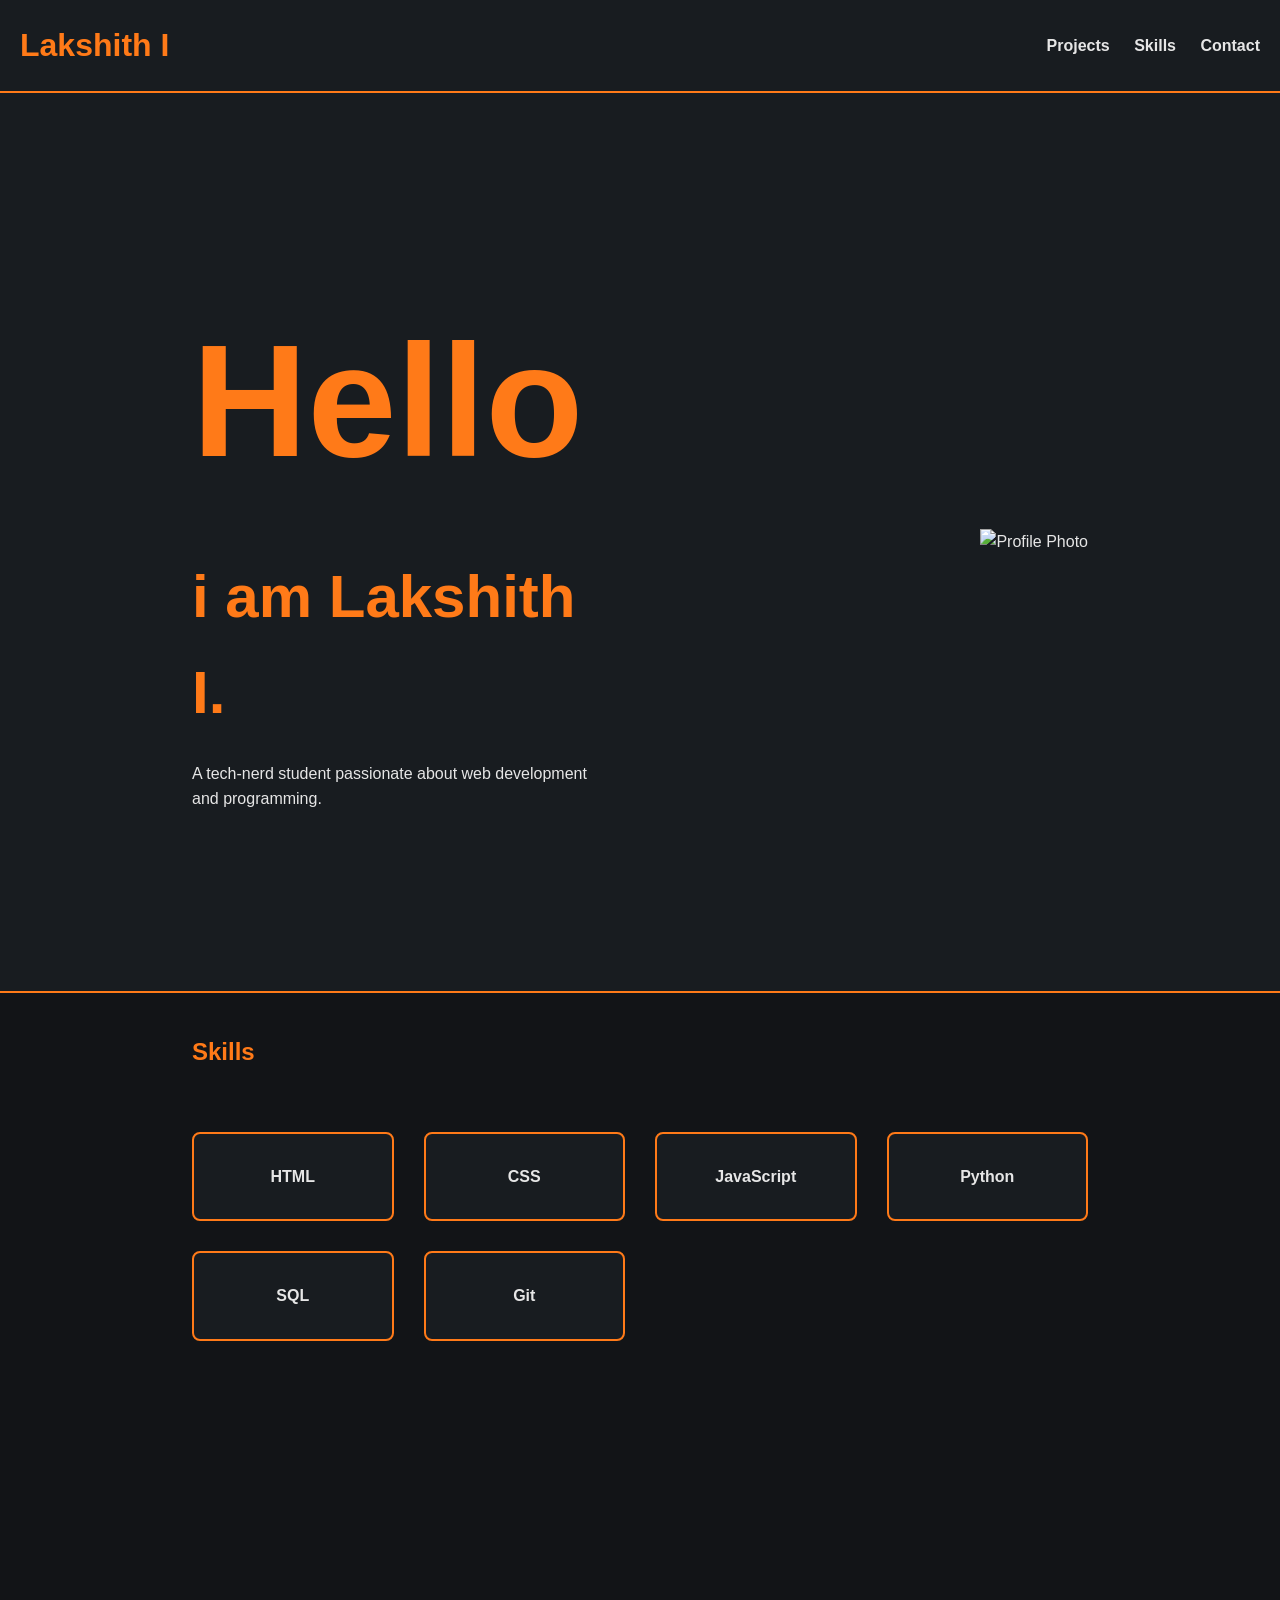
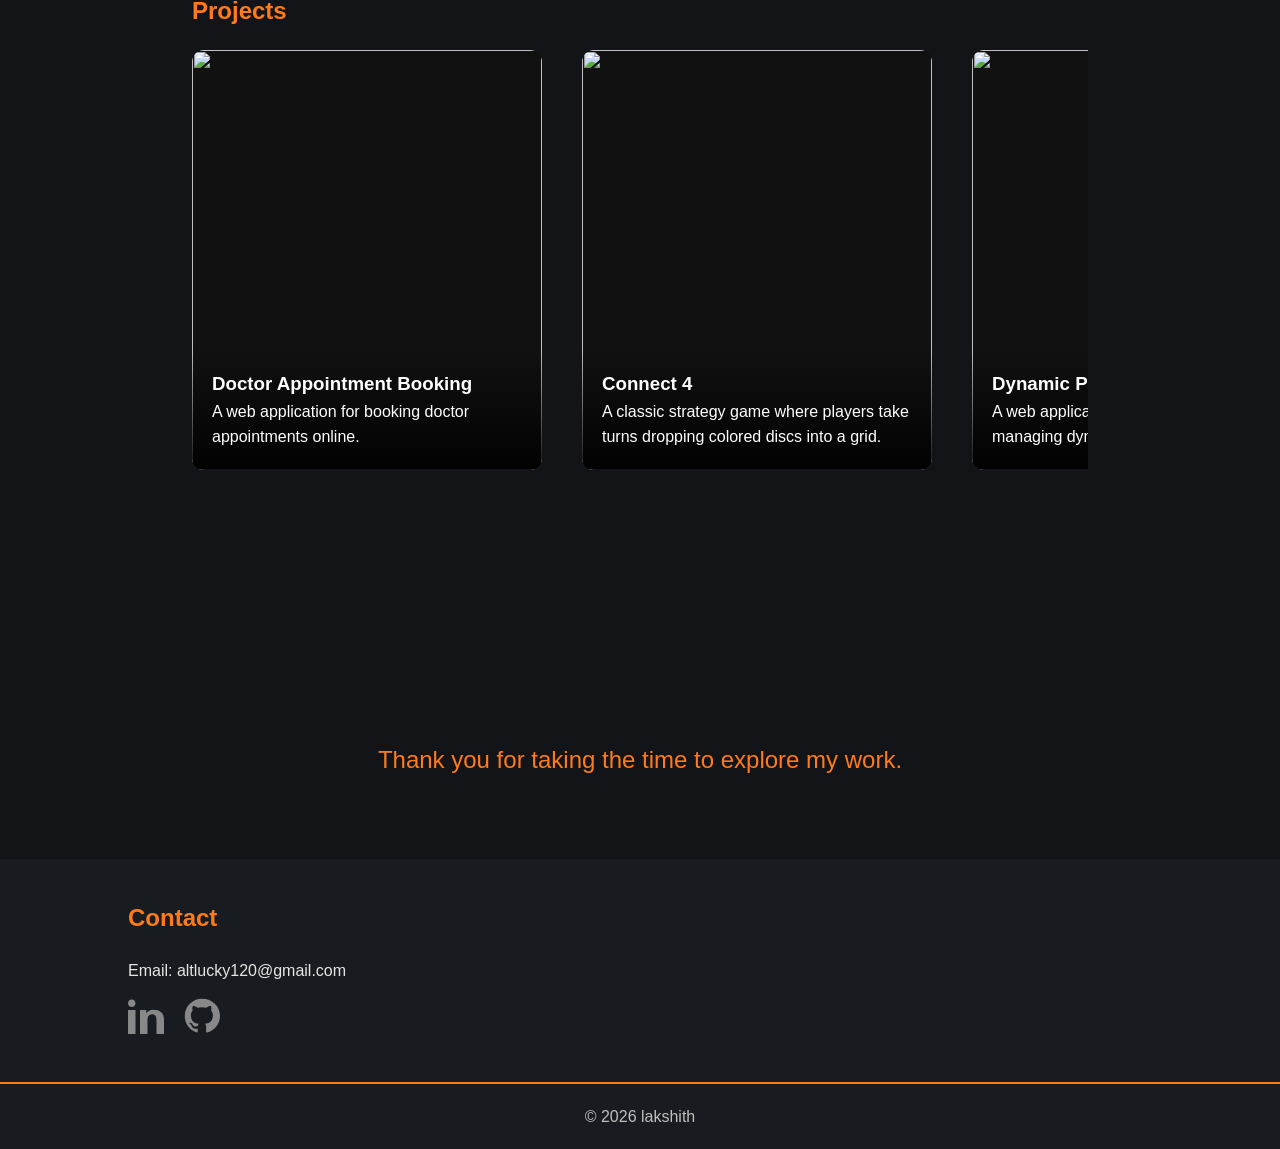
==== index.html @ 04dd0705 "me" ====
<!DOCTYPE html>
<html>
<head>
<meta charset="UTF-8">
<meta name="viewport" content="width=device-width, initial-scale=1.0">
<title>Lakshith I | Portfolio</title>
<link rel="stylesheet" href="style.css">
</head>

<body>

<header>
<h1>Lakshith I</h1>
<nav>
<a href="#projects">Projects</a>
<a href="#skills">Skills</a>
<a href="#contact">Contact</a>
</nav>
</header>

<section id="hero" class="animate">
<div class="hero-text">
<h2 style="font-size:160px;">Hello</h2>
<h2 style="font-size:60px;">i am Lakshith I.</h2>
<p>A tech-nerd student passionate about web development and programming.</p>
</div>

<div class="hero-photo">
<img src="photo.jpg" alt="Profile Photo">
</div>
</section>

<section class ="animate" id="skills">
<h2>Skills</h2>
<div class="skills-grid">

<div class="skill-card">HTML</div>
<div class="skill-card">CSS</div>
<div class="skill-card">JavaScript</div>
<div class="skill-card">Python</div>
<div class="skill-card">SQL</div>
<div class="skill-card">Git</div>

</div>
</section>

<section class ="animate" id="projects">
<h2>Projects</h2>

<div class="projects-track">

<div class="project-card">
<img src="https://cdn.prod.website-files.com/66bd394eedeb9d6ee29898c6/682f5450a046c241920c1e6f_Three%20doctors%20standing%20side%20by%20side%2C%20crossing%20their%20arms.jpg">
<div class="project-info">
<h3>Doctor Appointment Booking</h3>
<p>A web application for booking doctor appointments online.</p>
</div>
</div>

<div class="project-card">
<img src="https://papergames.io/en/assets/games/connect4/thumbnail.png">
<div class="project-info">
<h3>Connect 4</h3>
<p>A classic strategy game where players take turns dropping colored discs into a grid.</p>
</div>
</div>

<div class="project-card">
<img src="https://images.squarespace-cdn.com/content/v1/5bfc8dbab40b9d7dd9054f41/1632319049013-9243174BQIT1PLUSPGPR/Capture.PNG?format=2500w">
<div class="project-info">
<h3>Dynamic Planning</h3>
<p>A web application for creating and managing dynamic plans.</p>
</div>
</div>

</div>

</section>

<section id="gratitude" class="animate">
<h2>Thank you for taking the time to explore my work.</h2>
</section>

<section class ="animate" id="contact">
<h2>Contact</h2>
<p>Email: altlucky120@gmail.com</p>

<div class="contact-links">

<a href="#" class="icon linkedin">
<svg viewBox="0 0 24 24">
<path d="M4.98 3.5C4.98 4.88 3.86 6 2.48 6S0 4.88 0 3.5 1.12 1 2.5 1s2.48 1.12 2.48 2.5zM0 8h5v16H0V8zm7.5 0h4.7v2.2h.1c.65-1.2 2.25-2.4 4.63-2.4C21.3 7.8 24 10 24 14.3V24h-5v-8.5c0-2-.04-4.6-2.8-4.6-2.8 0-3.2 2.2-3.2 4.5V24h-5V8z"/>
</svg>
</a>

<a href="#" class="icon github">
<svg viewBox="0 0 24 24">
<path d="M12 .5C5.65.5.5 5.64.5 12c0 5.1 3.29 9.42 7.86 10.95.57.1.78-.25.78-.55v-2.1c-3.2.7-3.87-1.37-3.87-1.37-.52-1.32-1.27-1.67-1.27-1.67-1.04-.7.08-.69.08-.69 1.15.08 1.76 1.19 1.76 1.19 1.02 1.75 2.67 1.25 3.32.96.1-.74.4-1.25.72-1.54-2.56-.29-5.26-1.28-5.26-5.7 0-1.26.45-2.28 1.18-3.09-.12-.29-.51-1.46.11-3.04 0 0 .96-.31 3.15 1.18a10.9 10.9 0 015.74 0c2.18-1.49 3.14-1.18 3.14-1.18.63 1.58.24 2.75.12 3.04.73.81 1.18 1.83 1.18 3.09 0 4.43-2.7 5.4-5.28 5.68.41.36.78 1.07.78 2.16v3.2c0 .31.21.66.79.55C20.71 21.41 24 17.1 24 12 24 5.64 18.85.5 12 .5z"/>
</svg>
</a>

</div>
</section>

<footer>
<p>© 2026 lakshith
</p>
</footer>

<script src="scripts.js"></script>
</body>
</html>
---- style.css ----
:root{
--bg:#121417;
--accent:#ff7a18;
}

*{
margin:0;
padding:0;
box-sizing:border-box;
font-family:Arial, Helvetica, sans-serif;
}

body{
background:var(--bg);
color:#e6e6e6;
line-height:1.6;
}

header{
background:#181c20;
padding:20px;
display:flex;
justify-content:space-between;
align-items:center;
border-bottom:2px solid var(--accent);
}

header h1{
color:var(--accent);
}

nav a{
color:#e6e6e6;
margin-left:20px;
text-decoration:none;
font-weight:bold;
}

nav a:hover{
color:var(--accent);
}

section{
padding:80px 15%;
min-height:100vh;
display:flex;
flex-direction:column;
justify-content:center;
}

#skills{
min-height:auto;
padding-top:40px;
padding-bottom:40px;
}

h2{
margin-bottom:20px;
color:var(--accent);
}

#hero{
background:#181c20;
border-bottom:2px solid var(--accent);
display:flex;
flex-direction:row;
align-items:center;
justify-content:space-between;
gap:60px;
}

.projects-track{
display:flex;
gap:40px;
overflow:hidden;
width:100%;
animation:projectScroll 30s linear infinite;
}

.project-card{
position:relative;
min-width:350px;
height:420px;
border-radius:12px;
overflow:hidden;
background:#111;
}

.project-card img{
width:100%;
height:100%;
object-fit:cover;
}

.project-info{
position:absolute;
bottom:0;
left:0;
width:100%;
padding:20px;
background:linear-gradient(transparent, rgba(0,0,0,0.9));
color:white;
}

@keyframes projectScroll{
0%{
transform:translateX(0);
}
100%{
transform:translateX(-50%);
}
}

.animate{
opacity:0;
transform:translateY(40px);
transition:opacity 1.6s ease, transform 1.6s ease;
}

.animate.visible{
opacity:1;
transform:translateY(0);
}

.hero-text{
flex:1;
max-width:600px;
}

.hero-photo{
flex:1;
display:flex;
justify-content:flex-end;
}

.skills-grid{
display:grid;
grid-template-columns:repeat(auto-fit, minmax(160px,1fr));
gap:30px;
margin-top:40px;
}

.skill-card{
background:#181c20;
border:2px solid var(--accent);
padding:30px;
text-align:center;
font-weight:bold;
border-radius:8px;
transition:transform 0.3s ease, box-shadow 0.3s ease;
}

.skill-card:hover{
transform:translateY(-6px);
box-shadow:0 0 12px rgba(255,122,24,0.6);
}

.contact-links{
display:flex;
gap:20px;
margin-top:15px;
}

.contact-links img{
width:36px;
height:36px;
filter:grayscale(100%) brightness(0.8);
transition:filter 0.3s ease, transform 0.2s ease;
}

.contact-links img:hover{
filter:grayscale(0%) brightness(1.2);
transform:scale(1.1);
}

.icon svg{
width:36px;
height:36px;
fill:#888;
transition:fill 0.25s ease, transform 0.2s ease;
}

.icon:hover svg{
fill:var(--accent);
transform:scale(1.15);
}

#contact{
background:#181c20;
min-height:auto;
padding:40px 10%;
}

#contact p{
max-width:500px;
}

#gratitude{
min-height:auto;
padding:60px 15%;
text-align:center;
}

#gratitude h2{
font-weight:normal;
color:var(--accent);
}

footer{
text-align:center;
padding:20px;
background:#181c20;
border-top:2px solid var(--accent);
color:#bfbfbf;
}
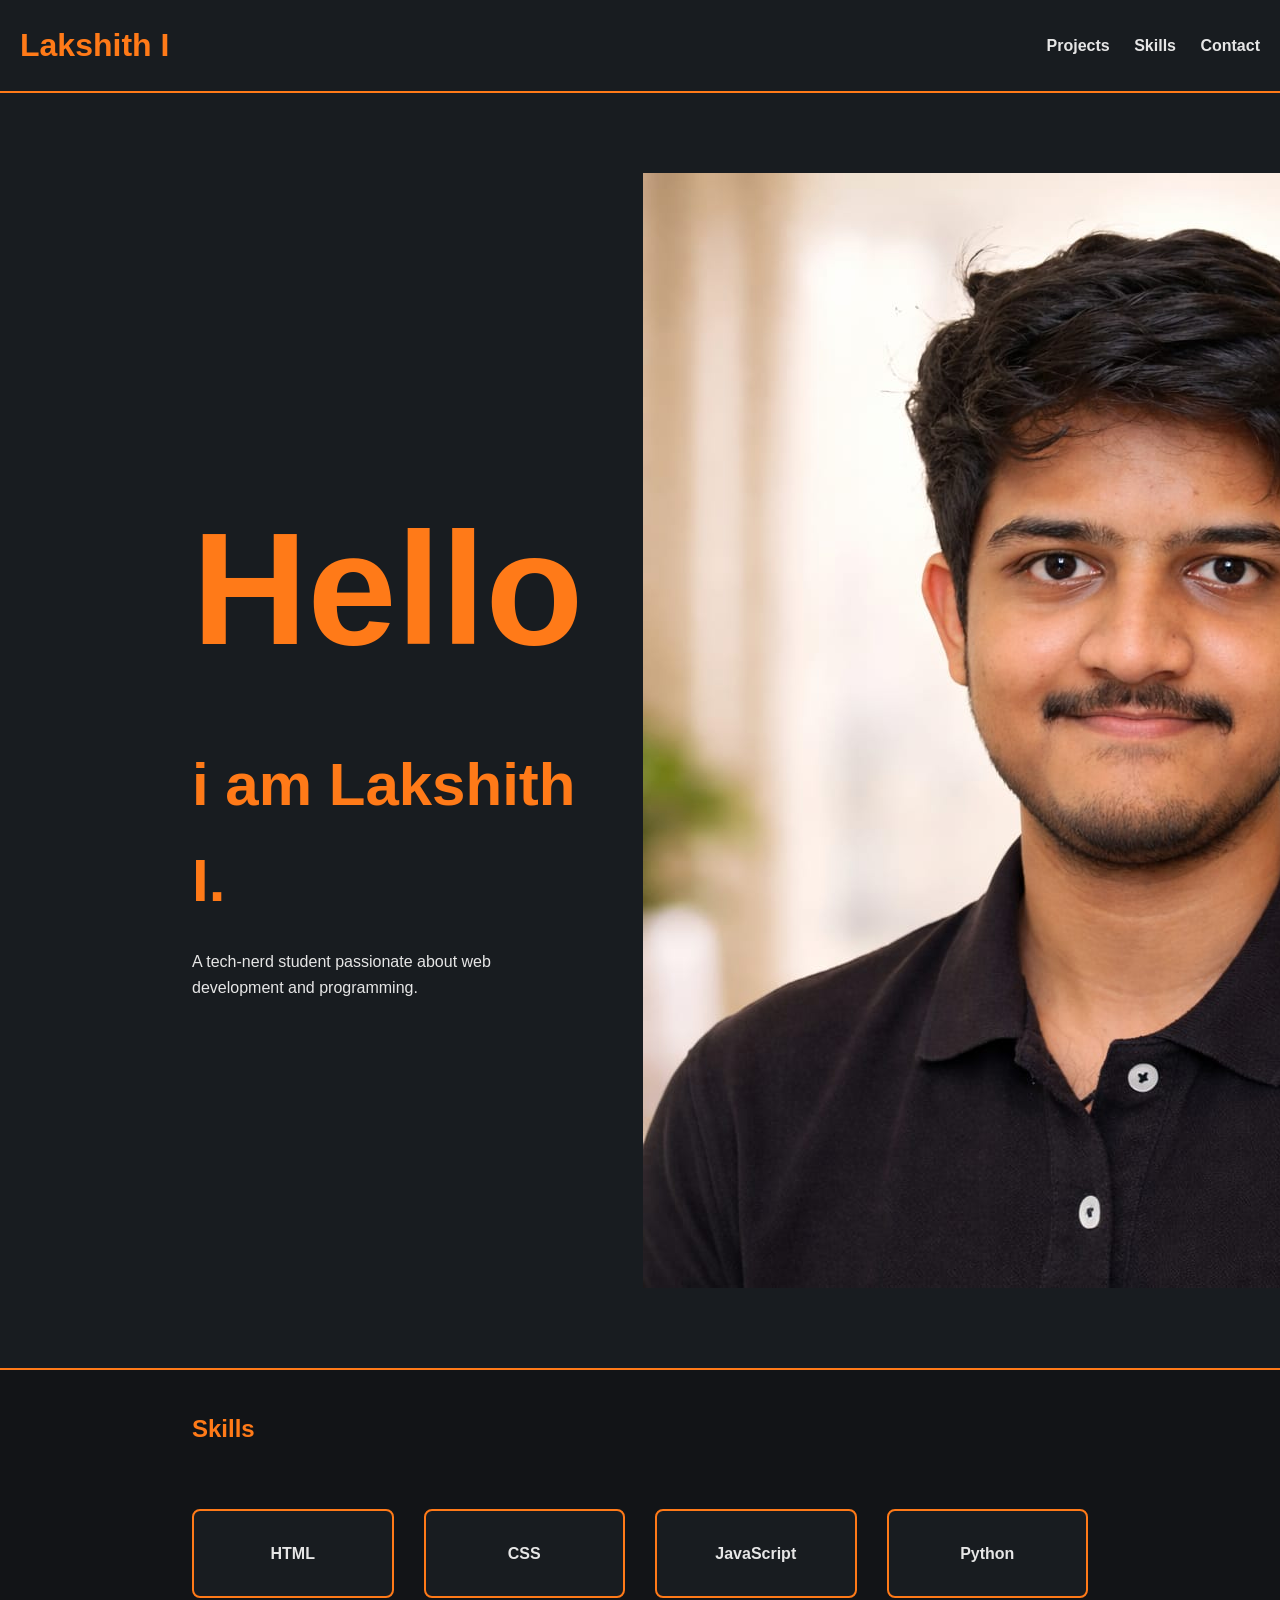
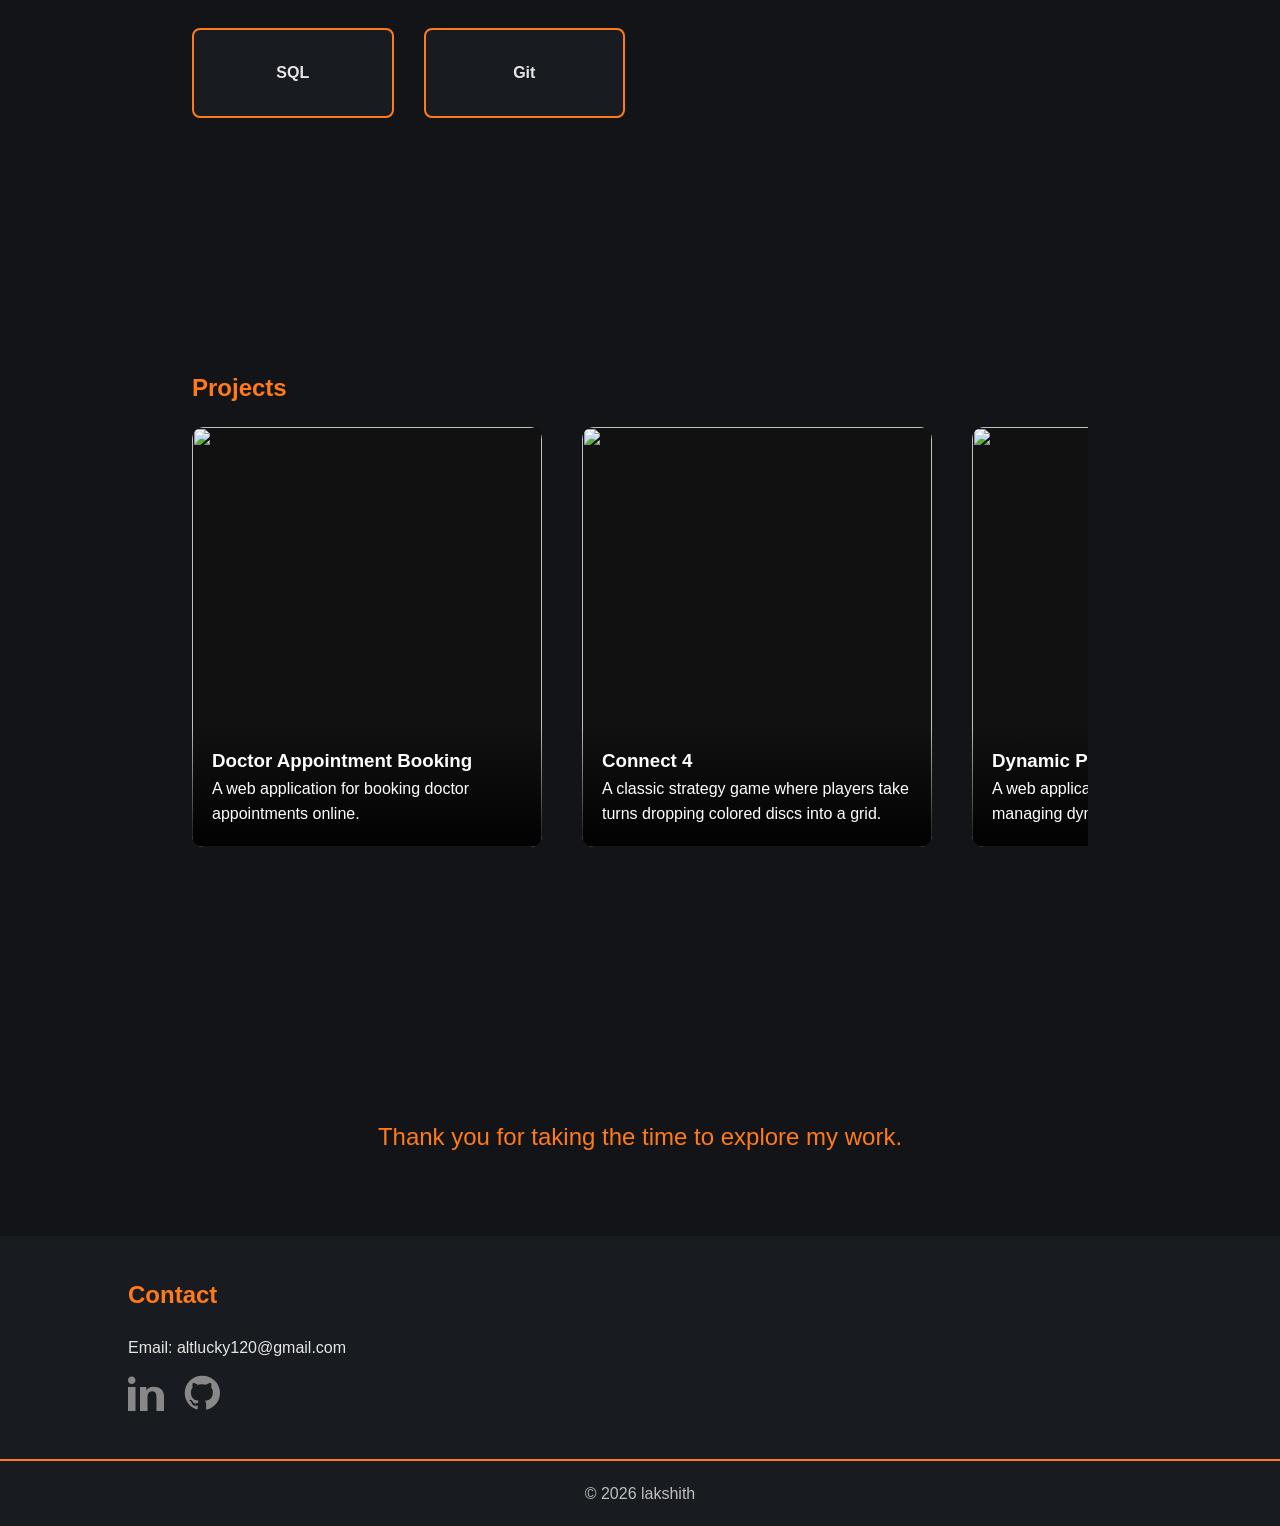
==== commit 64c02a80: "misstake lol" ====
--- a/index.html
+++ b/index.html
@@ -26,7 +26,7 @@
 </div>
 
 <div class="hero-photo">
-<img src="photo.jpg" alt="Profile Photo">
+<img src="assests/image_2026-03-17_233026609.png" alt="Profile Photo">
 </div>
 </section>
 
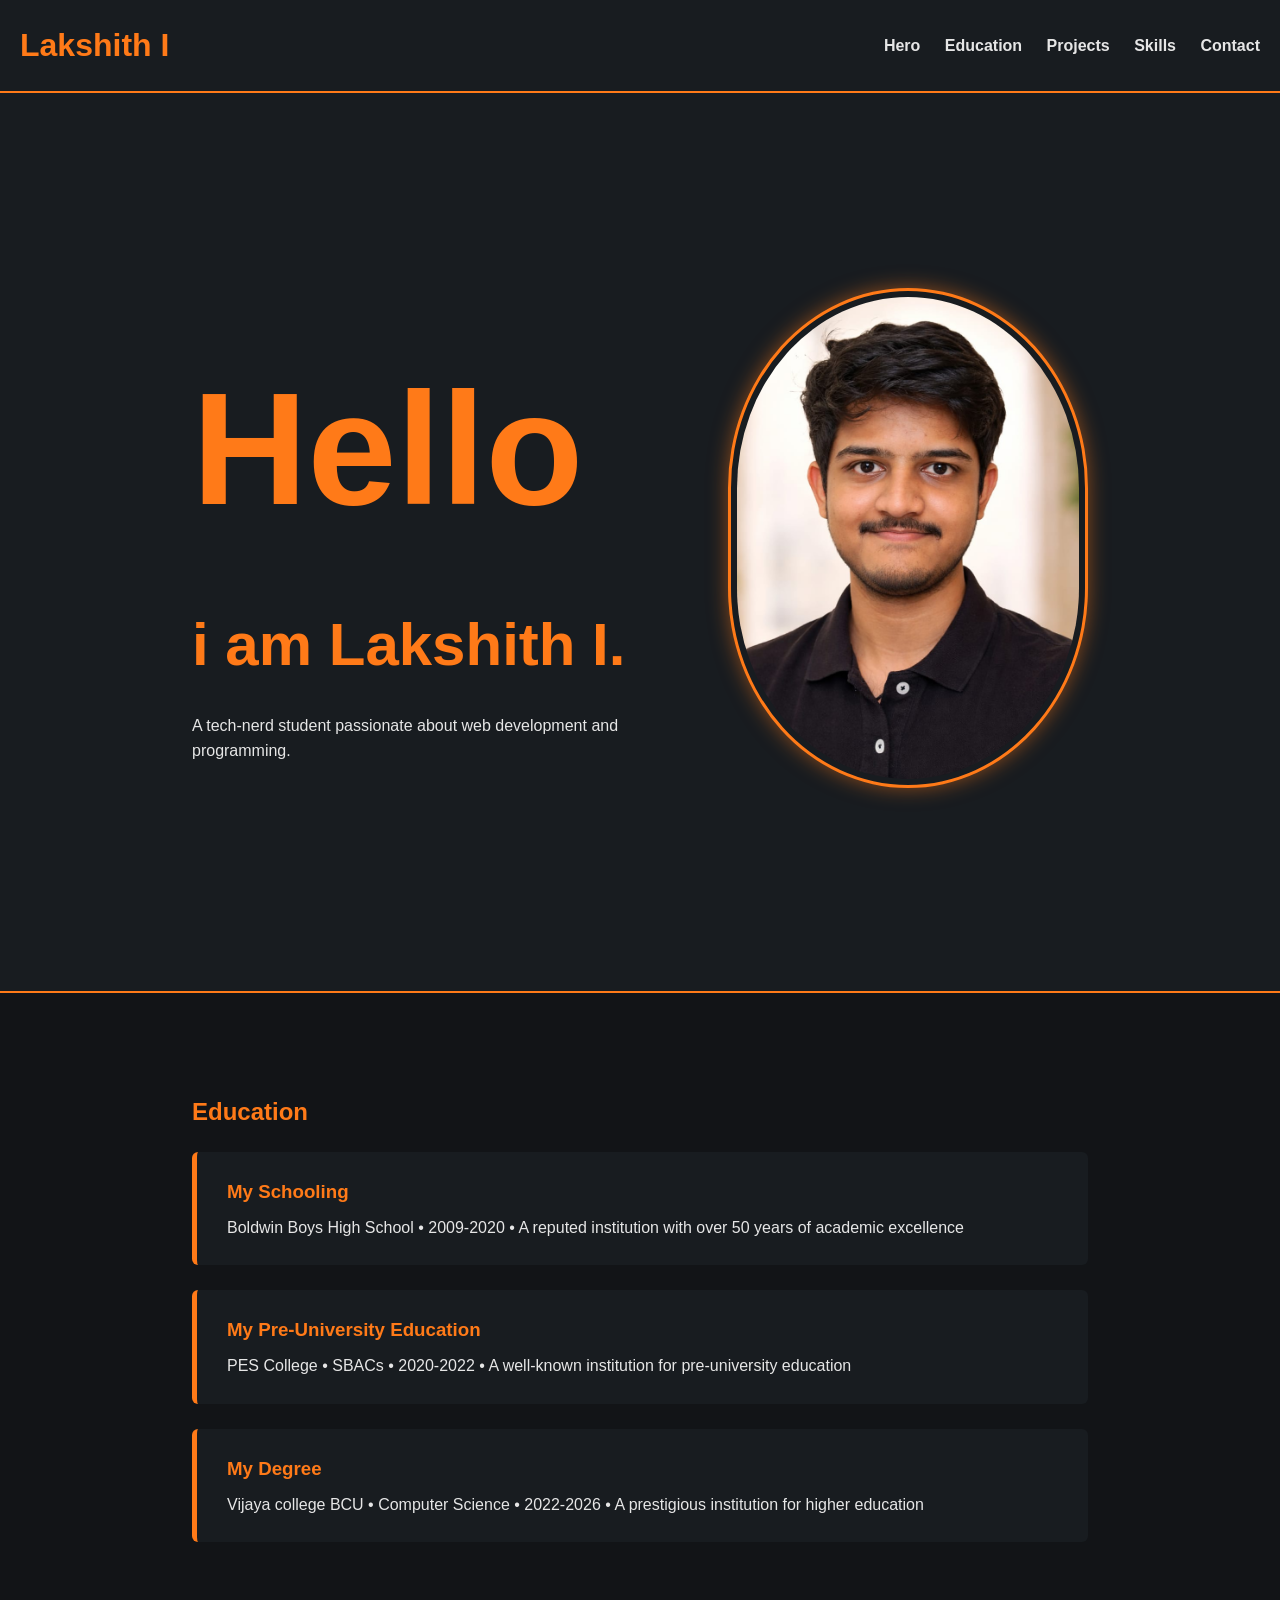
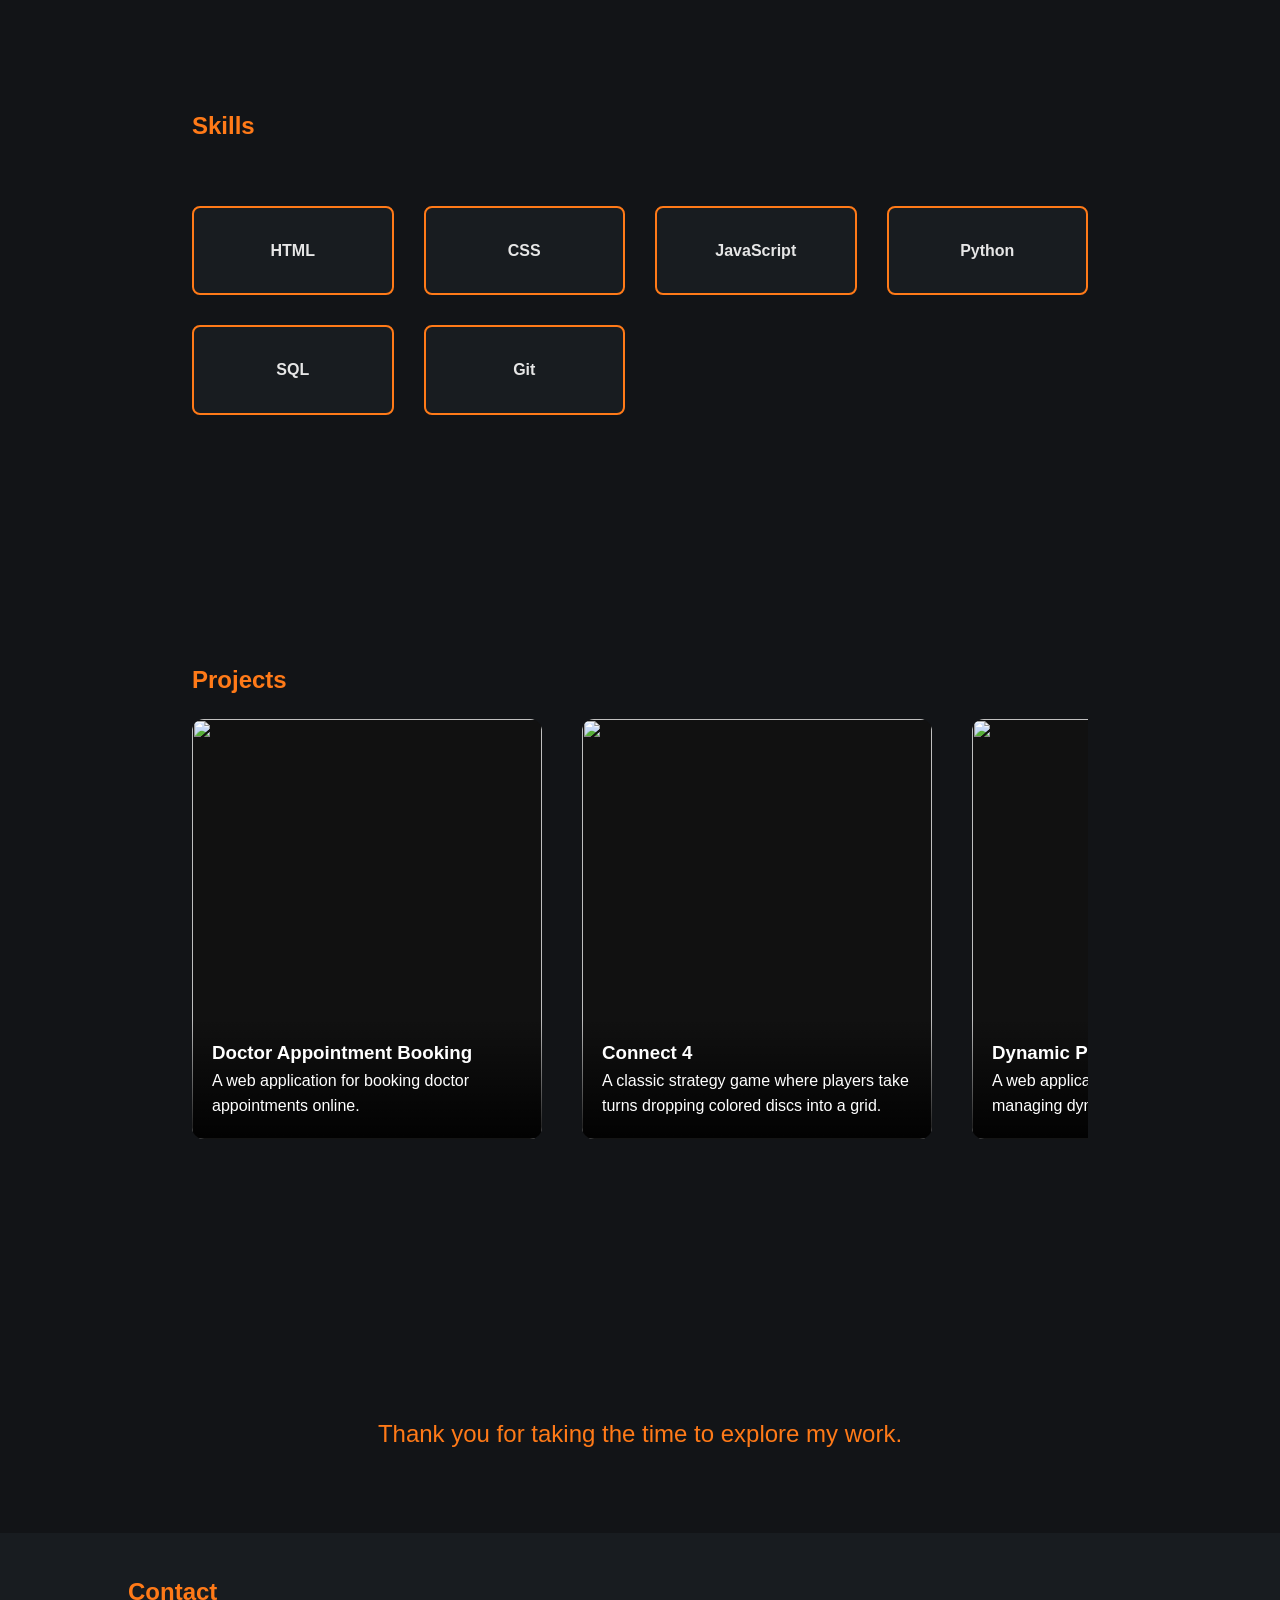
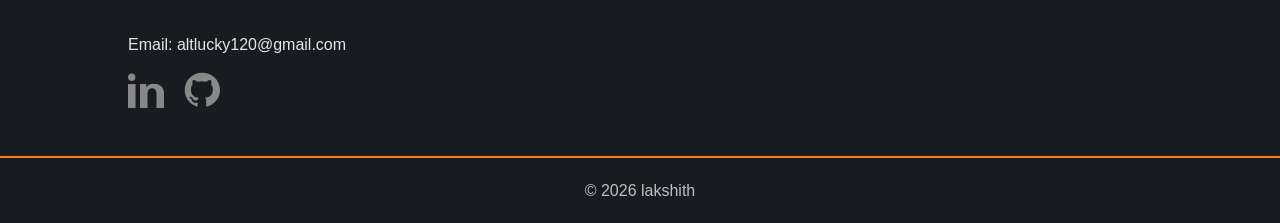
==== commit 9747bf72: "final" ====
--- a/index.html
+++ b/index.html
@@ -8,10 +8,13 @@
 </head>
 
 <body>
+<div class="stars"></div>
 
 <header>
 <h1>Lakshith I</h1>
 <nav>
+<a href="#hero">Hero</a>
+<a href="#education">Education</a>
 <a href="#projects">Projects</a>
 <a href="#skills">Skills</a>
 <a href="#contact">Contact</a>
@@ -28,6 +31,26 @@
 <div class="hero-photo">
 <img src="assests/image_2026-03-17_233026609.png" alt="Profile Photo">
 </div>
+</section>
+
+<section id="education" class="animate">
+<h2>Education</h2>
+
+<div class="edu-card">
+<h3>My Schooling</h3>
+<p>Boldwin Boys High School • 2009-2020 • A reputed institution with over 50 years of academic excellence</p>
+</div>
+
+<div class="edu-card">
+<h3>My Pre-University Education</h3>
+<p>PES College • SBACs • 2020-2022 • A well-known institution for pre-university education</p>
+</div>
+
+<div class="edu-card">
+<h3>My Degree</h3>
+<p>Vijaya college BCU • Computer Science • 2022-2026 • A prestigious institution for higher education</p>
+</div>
+
 </section>
 
 <section class ="animate" id="skills">
@@ -87,13 +110,13 @@
 
 <div class="contact-links">
 
-<a href="#" class="icon linkedin">
+<a href="https://www.linkedin.com/in/" class="icon linkedin" target="_blank" rel="noopener noreferrer">
 <svg viewBox="0 0 24 24">
 <path d="M4.98 3.5C4.98 4.88 3.86 6 2.48 6S0 4.88 0 3.5 1.12 1 2.5 1s2.48 1.12 2.48 2.5zM0 8h5v16H0V8zm7.5 0h4.7v2.2h.1c.65-1.2 2.25-2.4 4.63-2.4C21.3 7.8 24 10 24 14.3V24h-5v-8.5c0-2-.04-4.6-2.8-4.6-2.8 0-3.2 2.2-3.2 4.5V24h-5V8z"/>
 </svg>
 </a>
 
-<a href="#" class="icon github">
+<a href="https://github.com/altlucky120" class="icon github" target="_blank" rel="noopener noreferrer">
 <svg viewBox="0 0 24 24">
 <path d="M12 .5C5.65.5.5 5.64.5 12c0 5.1 3.29 9.42 7.86 10.95.57.1.78-.25.78-.55v-2.1c-3.2.7-3.87-1.37-3.87-1.37-.52-1.32-1.27-1.67-1.27-1.67-1.04-.7.08-.69.08-.69 1.15.08 1.76 1.19 1.76 1.19 1.02 1.75 2.67 1.25 3.32.96.1-.74.4-1.25.72-1.54-2.56-.29-5.26-1.28-5.26-5.7 0-1.26.45-2.28 1.18-3.09-.12-.29-.51-1.46.11-3.04 0 0 .96-.31 3.15 1.18a10.9 10.9 0 015.74 0c2.18-1.49 3.14-1.18 3.14-1.18.63 1.58.24 2.75.12 3.04.73.81 1.18 1.83 1.18 3.09 0 4.43-2.7 5.4-5.28 5.68.41.36.78 1.07.78 2.16v3.2c0 .31.21.66.79.55C20.71 21.41 24 17.1 24 12 24 5.64 18.85.5 12 .5z"/>
 </svg>
--- a/style.css
+++ b/style.css
@@ -10,10 +10,16 @@
 font-family:Arial, Helvetica, sans-serif;
 }
 
+html{
+scroll-behavior:smooth;
+}
+
 body{
 background:var(--bg);
 color:#e6e6e6;
 line-height:1.6;
+position:relative;
+z-index:1;
 }
 
 header{
@@ -72,9 +78,9 @@
 .projects-track{
 display:flex;
 gap:40px;
-overflow:hidden;
-width:100%;
-animation:projectScroll 30s linear infinite;
+overflow-x:auto;
+scroll-behavior:smooth;
+padding-bottom:10px;
 }
 
 .project-card{
@@ -102,14 +108,6 @@
 color:white;
 }
 
-@keyframes projectScroll{
-0%{
-transform:translateX(0);
-}
-100%{
-transform:translateX(-50%);
-}
-}
 
 .animate{
 opacity:0;
@@ -122,15 +120,36 @@
 transform:translateY(0);
 }
 
+.edu-card{
+background:#181c20;
+border-left:5px solid var(--accent);
+padding:25px 30px;
+margin-bottom:25px;
+border-radius:6px;
+}
+
+.edu-card h3{
+color:var(--accent);
+margin-bottom:8px;
+}
+
 .hero-text{
 flex:1;
 max-width:600px;
 }
 
-.hero-photo{
-flex:1;
-display:flex;
-justify-content:flex-end;
+.hero-photo img{
+width:360px;
+height:500px;
+object-fit:cover;
+border-radius:50% / 40%;
+border:3px solid var(--accent);
+padding:6px;
+background:#181c20;
+}
+
+.hero-photo img{
+box-shadow:0 0 20px rgba(255,122,24,0.5);
 }
 
 .skills-grid{
@@ -185,6 +204,11 @@
 transform:scale(1.15);
 }
 
+#education{
+min-height:auto;
+padding:100px 15%;
+}
+
 #contact{
 background:#181c20;
 min-height:auto;
@@ -212,4 +236,38 @@
 background:#181c20;
 border-top:2px solid var(--accent);
 color:#bfbfbf;
+}
+
+.stars{
+position:fixed;
+top:0;
+left:0;
+width:100%;
+height:100%;
+pointer-events:none;
+z-index:0;
+overflow:hidden;
+}
+
+.star{
+position:absolute;
+width:2px;
+height:80px;
+background:linear-gradient(to top, rgba(255,255,255,1), rgba(255,255,255,0));
+opacity:0;
+animation:fall linear infinite;
+}
+
+@keyframes fall{
+0%{
+transform:translateY(-20vh);
+opacity:0;
+}
+10%{
+opacity:1;
+}
+100%{
+transform:translateY(120vh);
+opacity:0;
+}
 }
